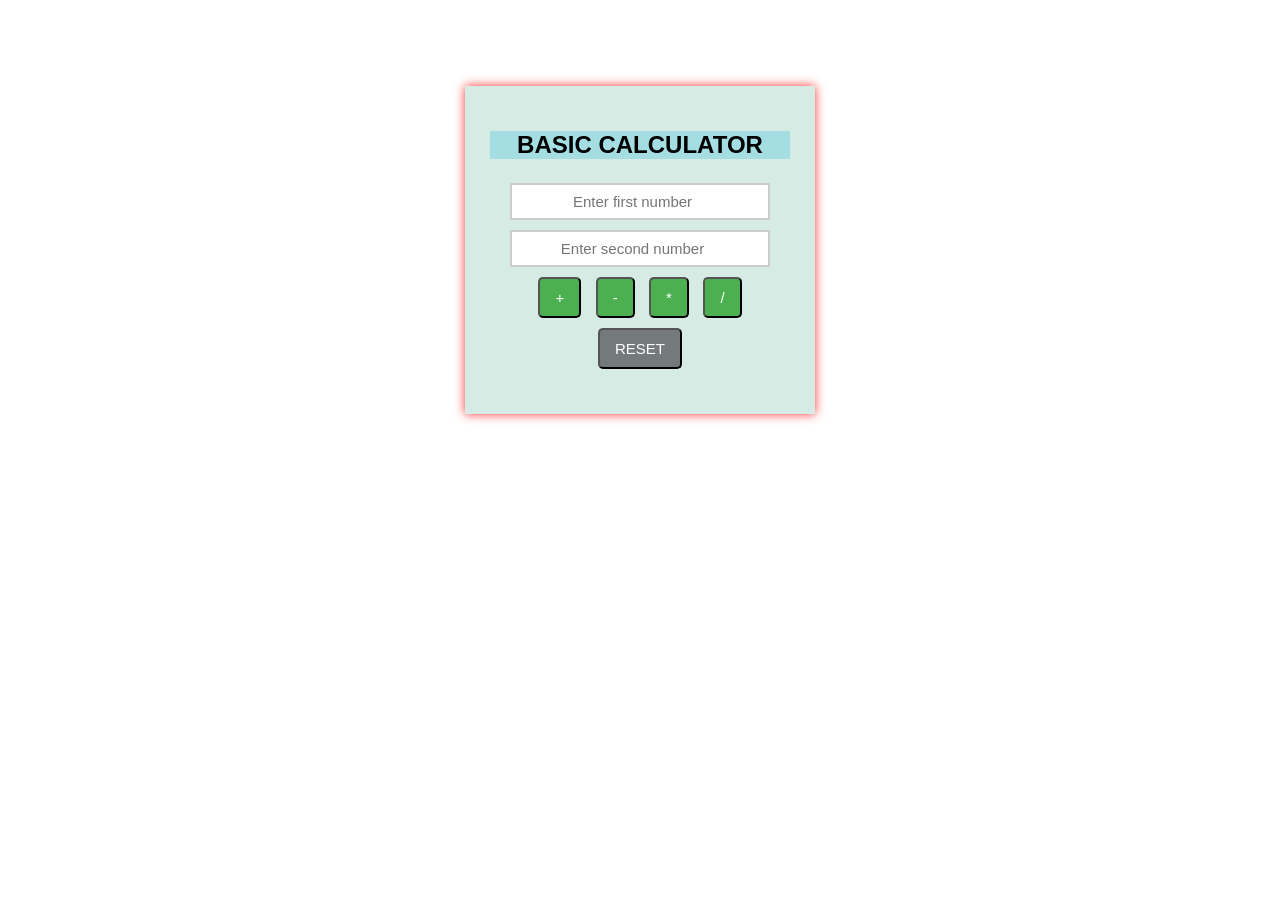
==== index.html @ 850eec60 "Update and rename Calculator project.html to index.html" ====
<!DOCTYPE html>
<html lang="en">
<head>
  <meta charset="UTF-8">
  <meta name="viewport" content="width=device-width, initial-scale=1.0">
  <title>CALCULATOR</title>
  <style>
    body {
      font-family: Arial, sans-serif;
      background-color: linear-gradient(to right, #a1c4fd, #c3e0ee);
      display:flex;
      justify-content: center;
      align-items: center;
      height: 150px;
      margin: 100px;
      padding-top: 50px;
    }

    .calculator{
      background: rgb(215, 235, 229);
      padding: 25px;
      border-radius: 15;
      box-shadow: 0 0 10px rgba(255, 1, 1, 0.815);
      text-align: center;
      width: 300px;
      margin-top: 50px;
    }

    input{
      width: 80%;
      padding: 8px;
      margin: 5px 0;
      font-size: 15px;
      border: 2px solid #ccc;
      text-align: center;
      }

      button
        {
        padding: 10px 15px;
        margin: 5px;
        background: #4caf50;
        color: white;
        border-radius: 5px;
        cursor: pointer;
        font-size: 15px;
        
       }
       button:hover{
        background-color: #45a049;
        
       }    

       #reset{
        background-color: #747a7c;
       }

       #reset:hover {
        background: local#d32f2f;
       }

       #result {
        margin-top: 15px;
        font-weight: bold;
        font-size: 20px;
       }

       h2{
        background-color: rgb(165, 222, 226);
       }
  </style>
</head>
<body>
     <div class="calculator">
      <h2>BASIC CALCULATOR</h2>

      <input type="number" id="num1" placeholder="Enter first number"><br>
      <input type="number" id="num2" placeholder="Enter second number"><br>

      <button onclick="calculate('+')">+</button>
      <button onclick="calculate('-')">-</button>
      <button onclick="calculate('*')">*</button>
      <button onclick="calculate('/')">/</button><br>
      <button id="reset"onclick="resetFields()">RESET</button>  
      <div id="result"></div>

     </div>

     <script>
      function calculate(operator){
        let n1 = parseFloat(document.getElementById("num1").value);
        let n2 = parseFloat(document.getElementById("num2").value);
        let result ="";

        if (isNaN(n1)|| isNaN(n2)){
          result ="please enter valid numbers!";
        }

        else{
          switch(operator){
            case '+':result= n1+n2; break;
            case '-':result= n1-n2; break;
            case '*':result= n1*n2; break;
            case '/': result=( n2!==0)? (n1/n2):"cannot divide by zero!";
            break;
            default:result= "invalid operation";
          }
        }
        document.getElementById("result").innerHTML= "Result:"+result;
      }

      function resetFields(){
        document.getElementById("num1").value = "";
        document.getElementById("num2").value = "";
        document.getElementById("result").innerHTML = "";
      }
     </script>
</body>
</html>
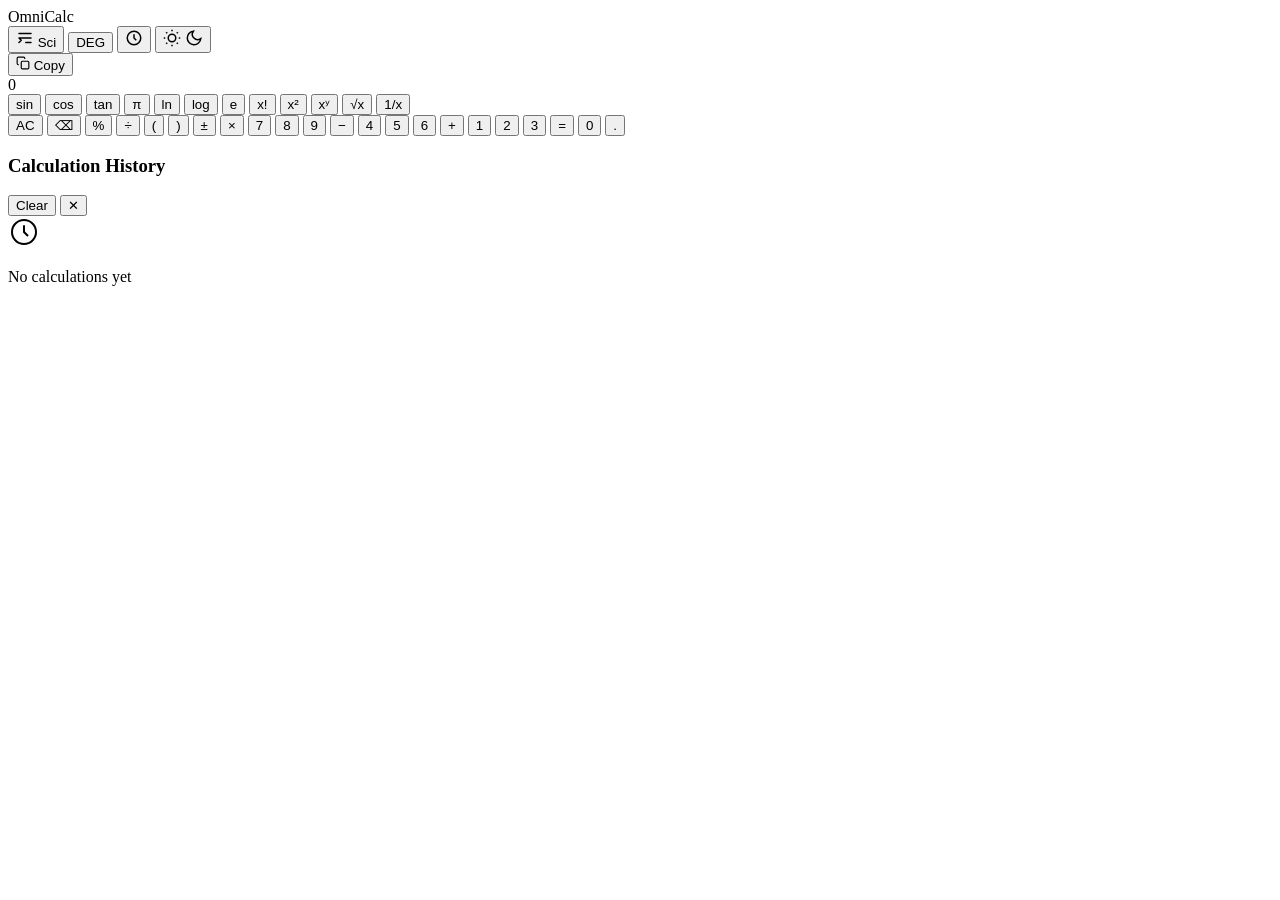
==== commit 9f8525b9: "feat: redesign modern dual-display calculator markup and layout" ====
--- a/index.html
+++ b/index.html
@@ -1,119 +1,179 @@
-<!DOCTYPE html>
-<html lang="en">
-<head>
-  <meta charset="UTF-8">
-  <meta name="viewport" content="width=device-width, initial-scale=1.0">
-  <title>CALCULATOR</title>
-  <style>
-    body {
-      font-family: Arial, sans-serif;
-      background-color: linear-gradient(to right, #a1c4fd, #c3e0ee);
-      display:flex;
-      justify-content: center;
-      align-items: center;
-      height: 150px;
-      margin: 100px;
-      padding-top: 50px;
-    }
-
-    .calculator{
-      background: rgb(215, 235, 229);
-      padding: 25px;
-      border-radius: 15;
-      box-shadow: 0 0 10px rgba(255, 1, 1, 0.815);
-      text-align: center;
-      width: 300px;
-      margin-top: 50px;
-    }
-
-    input{
-      width: 80%;
-      padding: 8px;
-      margin: 5px 0;
-      font-size: 15px;
-      border: 2px solid #ccc;
-      text-align: center;
-      }
-
-      button
-        {
-        padding: 10px 15px;
-        margin: 5px;
-        background: #4caf50;
-        color: white;
-        border-radius: 5px;
-        cursor: pointer;
-        font-size: 15px;
-        
-       }
-       button:hover{
-        background-color: #45a049;
-        
-       }    
-
-       #reset{
-        background-color: #747a7c;
-       }
-
-       #reset:hover {
-        background: local#d32f2f;
-       }
-
-       #result {
-        margin-top: 15px;
-        font-weight: bold;
-        font-size: 20px;
-       }
-
-       h2{
-        background-color: rgb(165, 222, 226);
-       }
-  </style>
-</head>
-<body>
-     <div class="calculator">
-      <h2>BASIC CALCULATOR</h2>
-
-      <input type="number" id="num1" placeholder="Enter first number"><br>
-      <input type="number" id="num2" placeholder="Enter second number"><br>
-
-      <button onclick="calculate('+')">+</button>
-      <button onclick="calculate('-')">-</button>
-      <button onclick="calculate('*')">*</button>
-      <button onclick="calculate('/')">/</button><br>
-      <button id="reset"onclick="resetFields()">RESET</button>  
-      <div id="result"></div>
-
-     </div>
-
-     <script>
-      function calculate(operator){
-        let n1 = parseFloat(document.getElementById("num1").value);
-        let n2 = parseFloat(document.getElementById("num2").value);
-        let result ="";
-
-        if (isNaN(n1)|| isNaN(n2)){
-          result ="please enter valid numbers!";
-        }
-
-        else{
-          switch(operator){
-            case '+':result= n1+n2; break;
-            case '-':result= n1-n2; break;
-            case '*':result= n1*n2; break;
-            case '/': result=( n2!==0)? (n1/n2):"cannot divide by zero!";
-            break;
-            default:result= "invalid operation";
-          }
-        }
-        document.getElementById("result").innerHTML= "Result:"+result;
-      }
-
-      function resetFields(){
-        document.getElementById("num1").value = "";
-        document.getElementById("num2").value = "";
-        document.getElementById("result").innerHTML = "";
-      }
-     </script>
-</body>
-</html>
+<!DOCTYPE html>
+<html lang="en">
+<head>
+  <meta charset="UTF-8">
+  <meta name="viewport" content="width=device-width, initial-scale=1.0">
+  <title>OmniCalc - Modern & Scientific Calculator</title>
+  <link rel="stylesheet" href="css/style.css">
+  <!-- Google Fonts for crisp typography -->
+  <link rel="preconnect" href="https://fonts.googleapis.com">
+  <link rel="preconnect" href="https://fonts.gstatic.com" crossorigin>
+  <link href="https://fonts.googleapis.com/css2?family=JetBrains+Mono:wght@400;500;700&family=Plus+Jakarta+Sans:wght@400;500;600;700&display=swap" rel="stylesheet">
+</head>
+<body data-theme="dark">
+  <div class="calculator-app">
+    <!-- Header with controls: Theme Toggle, Mode Switcher, History Toggle -->
+    <header class="app-header">
+      <div class="brand">
+        <span class="logo-dot"></span>
+        <span class="logo-title">OmniCalc</span>
+      </div>
+      
+      <div class="header-actions">
+        <!-- Scientific Mode Toggle -->
+        <button id="mode-toggle-btn" class="icon-btn" title="Toggle Scientific Mode" aria-label="Toggle Scientific Mode">
+          <svg class="icon" viewBox="0 0 24 24" width="18" height="18" fill="none" stroke="currentColor" stroke-width="2">
+            <path d="M4 6h16M4 12h16m-7 6h7M4 18l3-3m0 0l-3-3" stroke-linecap="round" stroke-linejoin="round"/>
+          </svg>
+          <span class="btn-text">Sci</span>
+        </button>
+
+        <!-- Angle Mode (DEG/RAD) - only visible in Scientific mode -->
+        <button id="angle-mode-btn" class="icon-btn hidden" title="Toggle Degrees/Radians" aria-label="Toggle Degrees/Radians">
+          <span id="angle-label">DEG</span>
+        </button>
+
+        <!-- History Drawer Toggle -->
+        <button id="history-toggle-btn" class="icon-btn" title="View History" aria-label="View History">
+          <svg class="icon" viewBox="0 0 24 24" width="18" height="18" fill="none" stroke="currentColor" stroke-width="2">
+            <circle cx="12" cy="12" r="9"/>
+            <polyline points="12 7 12 12 15 15"/>
+          </svg>
+        </button>
+
+        <!-- Theme Toggle (Dark/Light) -->
+        <button id="theme-toggle-btn" class="icon-btn" title="Toggle Theme" aria-label="Toggle Theme">
+          <!-- Sun Icon -->
+          <svg class="icon sun-icon" viewBox="0 0 24 24" width="18" height="18" fill="none" stroke="currentColor" stroke-width="2">
+            <circle cx="12" cy="12" r="5"/>
+            <line x1="12" y1="1" x2="12" y2="3"/>
+            <line x1="12" y1="21" x2="12" y2="23"/>
+            <line x1="4.22" y1="4.22" x2="5.64" y2="5.64"/>
+            <line x1="18.36" y1="18.36" x2="19.78" y2="19.78"/>
+            <line x1="1" y1="12" x2="3" y2="12"/>
+            <line x1="21" y1="12" x2="23" y2="12"/>
+            <line x1="4.22" y1="19.78" x2="5.64" y2="18.36"/>
+            <line x1="18.36" y1="5.64" x2="19.78" y2="4.22"/>
+          </svg>
+          <!-- Moon Icon -->
+          <svg class="icon moon-icon" viewBox="0 0 24 24" width="18" height="18" fill="none" stroke="currentColor" stroke-width="2">
+            <path d="M21 12.79A9 9 0 1 1 11.21 3 7 7 0 0 0 21 12.79z"/>
+          </svg>
+        </button>
+      </div>
+    </header>
+
+    <!-- Main Calculator Shell -->
+    <main class="calculator-card">
+      <!-- Screen / Display Section -->
+      <section class="display-container" aria-live="polite">
+        <div class="display-top-bar">
+          <span class="memory-badge" id="memory-badge" style="display: none;">M</span>
+          <button id="copy-result-btn" class="copy-btn" title="Copy result to clipboard" aria-label="Copy result">
+            <svg viewBox="0 0 24 24" width="14" height="14" fill="none" stroke="currentColor" stroke-width="2">
+              <rect x="9" y="9" width="13" height="13" rx="2" ry="2"/>
+              <path d="M5 15H4a2 2 0 0 1-2-2V4a2 2 0 0 1 2-2h9a2 2 0 0 1 2 2v1"/>
+            </svg>
+            <span class="copy-tooltip">Copy</span>
+          </button>
+        </div>
+
+        <!-- Upper expression / calculation history preview -->
+        <div class="expression-line" id="expression-display" title="Current Expression"></div>
+
+        <!-- Lower primary input / live result display -->
+        <div class="primary-line" id="primary-display" title="Active Value">0</div>
+      </section>
+
+      <!-- Keypad Grid -->
+      <section class="keypad-container">
+        <!-- Scientific Keys Section (expandable/toggleable) -->
+        <div class="scientific-keys hidden" id="scientific-keys">
+          <button class="key func-key" data-action="sin">sin</button>
+          <button class="key func-key" data-action="cos">cos</button>
+          <button class="key func-key" data-action="tan">tan</button>
+          <button class="key func-key" data-action="pi">π</button>
+          
+          <button class="key func-key" data-action="ln">ln</button>
+          <button class="key func-key" data-action="log">log</button>
+          <button class="key func-key" data-action="e">e</button>
+          <button class="key func-key" data-action="fact">x!</button>
+
+          <button class="key func-key" data-action="square">x²</button>
+          <button class="key func-key" data-action="power">xʸ</button>
+          <button class="key func-key" data-action="sqrt">√x</button>
+          <button class="key func-key" data-action="reciprocal">1/x</button>
+        </div>
+
+        <!-- Standard Keys Section -->
+        <div class="standard-keys">
+          <!-- Row 1 -->
+          <button class="key clear-key" data-action="clear-all" id="btn-ac" title="All Clear (Esc)">AC</button>
+          <button class="key action-key" data-action="backspace" id="btn-backspace" title="Delete (Backspace)">⌫</button>
+          <button class="key action-key" data-action="percent" title="Percentage (%)">%</button>
+          <button class="key operator-key" data-action="divide" data-op="÷" title="Divide (/)">÷</button>
+
+          <!-- Row 2 -->
+          <button class="key action-key" data-action="parenthesis-open" title="Open bracket (">(</button>
+          <button class="key action-key" data-action="parenthesis-close" title="Close bracket )">)</button>
+          <button class="key action-key" data-action="negate" title="Negate (+/-)">±</button>
+          <button class="key operator-key" data-action="multiply" data-op="×" title="Multiply (*)">×</button>
+
+          <!-- Row 3 -->
+          <button class="key num-key" data-num="7">7</button>
+          <button class="key num-key" data-num="8">8</button>
+          <button class="key num-key" data-num="9">9</button>
+          <button class="key operator-key" data-action="subtract" data-op="−" title="Subtract (-)">−</button>
+
+          <!-- Row 4 -->
+          <button class="key num-key" data-num="4">4</button>
+          <button class="key num-key" data-num="5">5</button>
+          <button class="key num-key" data-num="6">6</button>
+          <button class="key operator-key" data-action="add" data-op="+" title="Add (+)">+</button>
+
+          <!-- Row 5 -->
+          <button class="key num-key" data-num="1">1</button>
+          <button class="key num-key" data-num="2">2</button>
+          <button class="key num-key" data-num="3">3</button>
+          <button class="key equals-key" data-action="equals" id="btn-equals" title="Calculate (Enter)">=</button>
+
+          <!-- Row 6 -->
+          <button class="key num-key zero-key" data-num="0">0</button>
+          <button class="key num-key" data-action="decimal">.</button>
+        </div>
+      </section>
+    </main>
+
+    <!-- Slide-over History Drawer -->
+    <aside class="history-drawer" id="history-drawer" aria-hidden="true">
+      <div class="history-header">
+        <h3>Calculation History</h3>
+        <div class="history-controls">
+          <button id="clear-history-btn" class="text-btn" title="Clear all history">Clear</button>
+          <button id="close-history-btn" class="icon-btn" title="Close history" aria-label="Close history">✕</button>
+        </div>
+      </div>
+      <div class="history-list" id="history-list">
+        <!-- Injected via JavaScript -->
+        <div class="empty-history">
+          <svg viewBox="0 0 24 24" width="32" height="32" fill="none" stroke="currentColor" stroke-width="1.5">
+            <circle cx="12" cy="12" r="9"/>
+            <polyline points="12 7 12 12 15 15"/>
+          </svg>
+          <p>No calculations yet</p>
+        </div>
+      </div>
+    </aside>
+
+    <!-- Overlay backdrop for history drawer on mobile -->
+    <div class="drawer-backdrop" id="drawer-backdrop"></div>
+
+    <!-- Notification Toast -->
+    <div class="toast" id="toast" role="status" aria-live="polite"></div>
+  </div>
+
+  <!-- Scripts -->
+  <script src="js/calculator.js"></script>
+  <script src="js/app.js"></script>
+</body>
+</html>
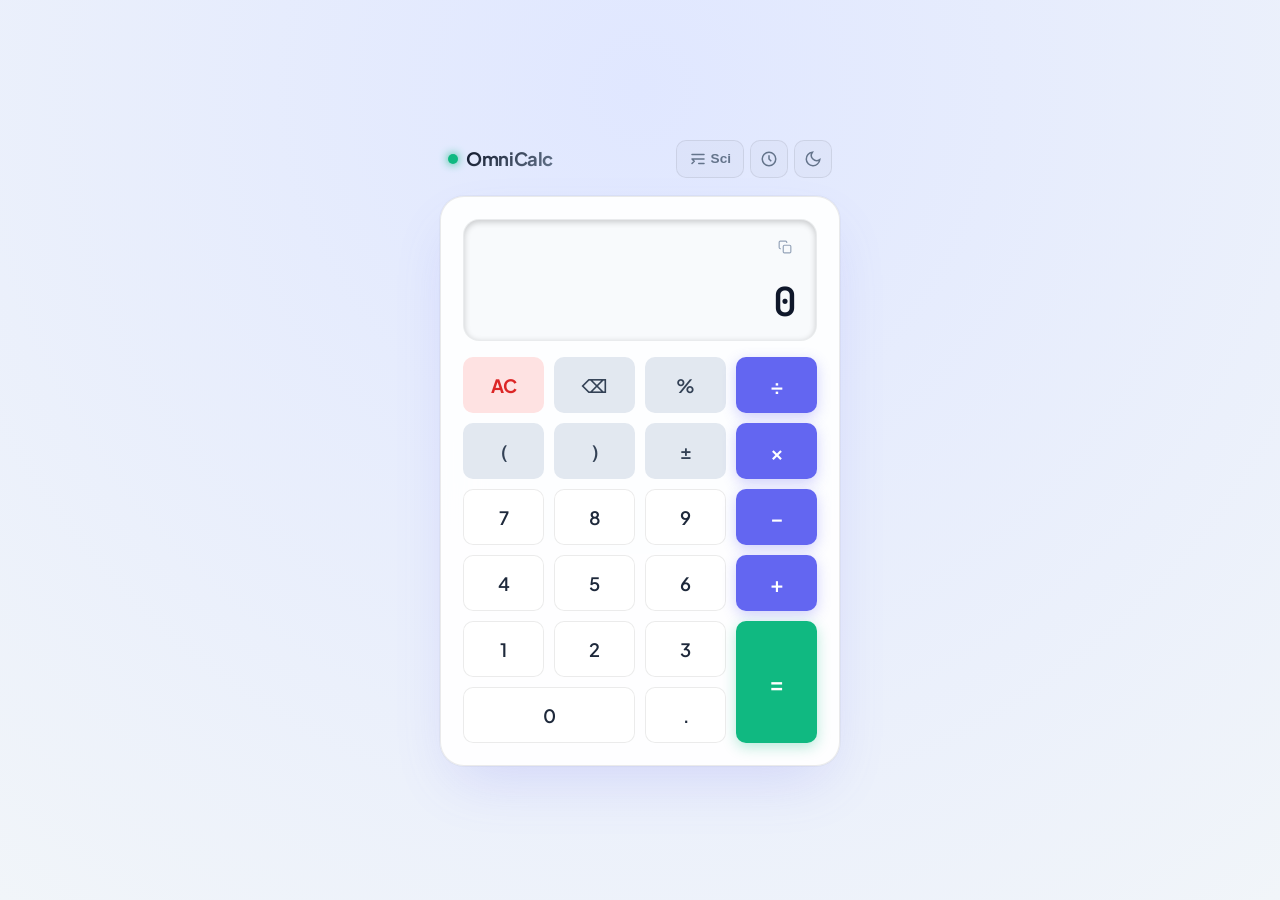
==== commit 7dd3fbe6: "fix: align scientific keypad grid with standard rows and fix history drawer visibility" ====
--- a/index.html
+++ b/index.html
@@ -87,25 +87,34 @@
 
       <!-- Keypad Grid -->
       <section class="keypad-container">
-        <!-- Scientific Keys Section (expandable/toggleable) -->
+        <!-- Scientific Keys Section (expandable/toggleable, 2 columns x 6 rows) -->
         <div class="scientific-keys hidden" id="scientific-keys">
-          <button class="key func-key" data-action="sin">sin</button>
-          <button class="key func-key" data-action="cos">cos</button>
-          <button class="key func-key" data-action="tan">tan</button>
-          <button class="key func-key" data-action="pi">π</button>
-          
-          <button class="key func-key" data-action="ln">ln</button>
-          <button class="key func-key" data-action="log">log</button>
-          <button class="key func-key" data-action="e">e</button>
-          <button class="key func-key" data-action="fact">x!</button>
+          <!-- Row 1: Trig -->
+          <button class="key func-key" data-action="sin" title="Sine">sin</button>
+          <button class="key func-key" data-action="cos" title="Cosine">cos</button>
 
-          <button class="key func-key" data-action="square">x²</button>
-          <button class="key func-key" data-action="power">xʸ</button>
-          <button class="key func-key" data-action="sqrt">√x</button>
-          <button class="key func-key" data-action="reciprocal">1/x</button>
+          <!-- Row 2: Trig / Const -->
+          <button class="key func-key" data-action="tan" title="Tangent">tan</button>
+          <button class="key func-key" data-action="pi" title="Pi (π)">π</button>
+
+          <!-- Row 3: Logarithms -->
+          <button class="key func-key" data-action="ln" title="Natural Logarithm">ln</button>
+          <button class="key func-key" data-action="log" title="Logarithm (base 10)">log</button>
+
+          <!-- Row 4: Constants / Factorial -->
+          <button class="key func-key" data-action="e" title="Euler's Constant (e)">e</button>
+          <button class="key func-key" data-action="fact" title="Factorial (x!)">x!</button>
+
+          <!-- Row 5: Powers -->
+          <button class="key func-key" data-action="square" title="Square (x²)">x²</button>
+          <button class="key func-key" data-action="power" title="Power (xʸ)">xʸ</button>
+
+          <!-- Row 6: Roots / Reciprocal -->
+          <button class="key func-key" data-action="sqrt" title="Square Root (√x)">√x</button>
+          <button class="key func-key" data-action="reciprocal" title="Reciprocal (1/x)">1/x</button>
         </div>
 
-        <!-- Standard Keys Section -->
+        <!-- Standard Keys Section (4 columns x 6 rows) -->
         <div class="standard-keys">
           <!-- Row 1 -->
           <button class="key clear-key" data-action="clear-all" id="btn-ac" title="All Clear (Esc)">AC</button>
@@ -165,7 +174,7 @@
       </div>
     </aside>
 
-    <!-- Overlay backdrop for history drawer on mobile -->
+    <!-- Overlay backdrop for history drawer -->
     <div class="drawer-backdrop" id="drawer-backdrop"></div>
 
     <!-- Notification Toast -->
--- a/css/style.css
+++ b/css/style.css
@@ -0,0 +1,723 @@
+/* ==========================================================================
+   OmniCalc Stylesheet - Modern, Responsive & Themed Calculator
+   ========================================================================== */
+
+:root {
+  /* Common metrics */
+  --radius-sm: 10px;
+  --radius-md: 16px;
+  --radius-lg: 24px;
+  --radius-full: 9999px;
+  --transition-fast: 0.15s ease;
+  --transition-normal: 0.25s cubic-bezier(0.4, 0, 0.2, 1);
+  --font-sans: 'Plus Jakarta Sans', system-ui, -apple-system, sans-serif;
+  --font-mono: 'JetBrains Mono', 'Fira Code', monospace;
+}
+
+/* ---------------- Dark Theme (Default) ---------------- */
+body[data-theme="dark"] {
+  --bg-gradient: radial-gradient(circle at 50% 10%, #1e2230 0%, #0d0f17 100%);
+  --calc-bg: rgba(22, 27, 39, 0.88);
+  --calc-border: rgba(255, 255, 255, 0.08);
+  --calc-shadow: 0 25px 60px -15px rgba(0, 0, 0, 0.75), 0 0 1px 1px rgba(255, 255, 255, 0.05);
+  
+  --display-bg: rgba(13, 17, 27, 0.75);
+  --display-border: rgba(255, 255, 255, 0.06);
+  --text-main: #f8fafc;
+  --text-muted: #94a3b8;
+  --text-dim: #64748b;
+  
+  --key-num-bg: rgba(30, 41, 59, 0.65);
+  --key-num-hover: rgba(51, 65, 85, 0.85);
+  --key-num-text: #f1f5f9;
+  --key-num-border: rgba(255, 255, 255, 0.06);
+
+  --key-act-bg: rgba(45, 55, 75, 0.55);
+  --key-act-hover: rgba(65, 78, 104, 0.85);
+  --key-act-text: #cbd5e1;
+
+  --key-func-bg: rgba(30, 41, 59, 0.7);
+  --key-func-hover: rgba(51, 65, 85, 0.95);
+  --key-func-text: #38bdf8;
+  --key-func-border: rgba(56, 189, 248, 0.25);
+  --key-func-shadow: 0 2px 6px rgba(0, 0, 0, 0.25);
+
+  --key-op-bg: #4f46e5;
+  --key-op-hover: #4338ca;
+  --key-op-text: #ffffff;
+  --key-op-shadow: 0 4px 14px rgba(79, 70, 229, 0.4);
+
+  --key-equals-bg: #10b981;
+  --key-equals-hover: #059669;
+  --key-equals-text: #ffffff;
+  --key-equals-shadow: 0 4px 14px rgba(16, 185, 129, 0.4);
+
+  --key-clear-bg: rgba(239, 68, 68, 0.15);
+  --key-clear-hover: rgba(239, 68, 68, 0.28);
+  --key-clear-text: #f87171;
+
+  --drawer-bg: rgba(15, 20, 32, 0.97);
+  --drawer-border: rgba(255, 255, 255, 0.1);
+  --history-item-bg: rgba(255, 255, 255, 0.03);
+  --history-item-hover: rgba(255, 255, 255, 0.08);
+
+  --sun-display: block;
+  --moon-display: none;
+}
+
+/* ---------------- Light Theme ---------------- */
+body[data-theme="light"] {
+  --bg-gradient: radial-gradient(circle at 50% 10%, #e0e7ff 0%, #f1f5f9 100%);
+  --calc-bg: rgba(255, 255, 255, 0.92);
+  --calc-border: rgba(0, 0, 0, 0.08);
+  --calc-shadow: 0 25px 60px -15px rgba(99, 102, 241, 0.2), 0 0 1px 1px rgba(0, 0, 0, 0.04);
+  
+  --display-bg: #f8fafc;
+  --display-border: rgba(0, 0, 0, 0.06);
+  --text-main: #0f172a;
+  --text-muted: #64748b;
+  --text-dim: #94a3b8;
+  
+  --key-num-bg: #ffffff;
+  --key-num-hover: #f1f5f9;
+  --key-num-text: #1e293b;
+  --key-num-border: rgba(0, 0, 0, 0.08);
+
+  --key-act-bg: #e2e8f0;
+  --key-act-hover: #cbd5e1;
+  --key-act-text: #334155;
+
+  --key-func-bg: #f0f9ff;
+  --key-func-hover: #e0f2fe;
+  --key-func-text: #0284c7;
+  --key-func-border: rgba(2, 132, 199, 0.25);
+  --key-func-shadow: 0 2px 4px rgba(2, 132, 199, 0.08);
+
+  --key-op-bg: #6366f1;
+  --key-op-hover: #4f46e5;
+  --key-op-text: #ffffff;
+  --key-op-shadow: 0 4px 14px rgba(99, 102, 241, 0.3);
+
+  --key-equals-bg: #10b981;
+  --key-equals-hover: #059669;
+  --key-equals-text: #ffffff;
+  --key-equals-shadow: 0 4px 14px rgba(16, 185, 129, 0.3);
+
+  --key-clear-bg: #fee2e2;
+  --key-clear-hover: #fecaca;
+  --key-clear-text: #dc2626;
+
+  --drawer-bg: rgba(255, 255, 255, 0.98);
+  --drawer-border: rgba(0, 0, 0, 0.1);
+  --history-item-bg: rgba(0, 0, 0, 0.02);
+  --history-item-hover: rgba(0, 0, 0, 0.05);
+
+  --sun-display: none;
+  --moon-display: block;
+}
+
+/* ---------------- Base Reset ---------------- */
+* {
+  margin: 0;
+  padding: 0;
+  box-sizing: border-box;
+  -webkit-font-smoothing: antialiased;
+}
+
+body {
+  font-family: var(--font-sans);
+  background: var(--bg-gradient);
+  min-height: 100vh;
+  display: flex;
+  justify-content: center;
+  align-items: center;
+  padding: 20px;
+  color: var(--text-main);
+  overflow-x: hidden;
+  transition: background var(--transition-normal);
+}
+
+/* ---------------- Layout & Outer App ---------------- */
+.calculator-app {
+  position: relative;
+  width: 100%;
+  max-width: 400px;
+  display: flex;
+  flex-direction: column;
+  gap: 12px;
+  perspective: 1000px;
+  transition: max-width 0.25s cubic-bezier(0.4, 0, 0.2, 1);
+}
+
+.calculator-app.scientific-active {
+  max-width: 580px;
+}
+
+/* ---------------- Header ---------------- */
+.app-header {
+  display: flex;
+  justify-content: space-between;
+  align-items: center;
+  padding: 6px 8px;
+}
+
+.brand {
+  display: flex;
+  align-items: center;
+  gap: 8px;
+}
+
+.logo-dot {
+  width: 10px;
+  height: 10px;
+  border-radius: 50%;
+  background: #10b981;
+  box-shadow: 0 0 10px #10b981;
+}
+
+.logo-title {
+  font-size: 1.15rem;
+  font-weight: 700;
+  letter-spacing: -0.02em;
+  background: linear-gradient(135deg, var(--text-main), var(--text-muted));
+  -webkit-background-clip: text;
+  -webkit-text-fill-color: transparent;
+}
+
+.header-actions {
+  display: flex;
+  align-items: center;
+  gap: 6px;
+}
+
+.icon-btn {
+  background: var(--history-item-bg);
+  border: 1px solid var(--calc-border);
+  color: var(--text-muted);
+  width: 38px;
+  height: 38px;
+  border-radius: var(--radius-sm);
+  display: flex;
+  align-items: center;
+  justify-content: center;
+  gap: 4px;
+  cursor: pointer;
+  transition: all var(--transition-fast);
+}
+
+.icon-btn:hover {
+  background: var(--history-item-hover);
+  color: var(--text-main);
+  transform: translateY(-1px);
+}
+
+.icon-btn:active {
+  transform: scale(0.95);
+}
+
+#mode-toggle-btn {
+  width: auto;
+  padding: 0 12px;
+  font-weight: 600;
+  font-size: 0.85rem;
+}
+
+#mode-toggle-btn.active {
+  background: var(--key-func-bg);
+  color: var(--key-func-text);
+  border-color: var(--key-func-border);
+}
+
+#angle-mode-btn {
+  font-family: var(--font-mono);
+  font-size: 0.75rem;
+  font-weight: 700;
+  width: 44px;
+  color: var(--key-func-text);
+}
+
+.sun-icon {
+  display: var(--sun-display);
+}
+
+.moon-icon {
+  display: var(--moon-display);
+}
+
+/* ---------------- Calculator Card ---------------- */
+.calculator-card {
+  background: var(--calc-bg);
+  border: 1px solid var(--calc-border);
+  border-radius: var(--radius-lg);
+  box-shadow: var(--calc-shadow);
+  backdrop-filter: blur(20px);
+  -webkit-backdrop-filter: blur(20px);
+  padding: 22px;
+  display: flex;
+  flex-direction: column;
+  gap: 16px;
+}
+
+/* ---------------- Display Section ---------------- */
+.display-container {
+  background: var(--display-bg);
+  border: 1px solid var(--display-border);
+  border-radius: var(--radius-md);
+  padding: 16px 20px;
+  display: flex;
+  flex-direction: column;
+  justify-content: space-between;
+  min-height: 110px;
+  position: relative;
+  box-shadow: inset 0 2px 6px rgba(0, 0, 0, 0.2);
+}
+
+.display-top-bar {
+  display: flex;
+  justify-content: space-between;
+  align-items: center;
+  min-height: 20px;
+}
+
+.memory-badge {
+  font-family: var(--font-mono);
+  font-size: 0.7rem;
+  font-weight: 700;
+  background: var(--key-op-bg);
+  color: #ffffff;
+  padding: 2px 6px;
+  border-radius: 4px;
+}
+
+.copy-btn {
+  background: transparent;
+  border: none;
+  color: var(--text-dim);
+  cursor: pointer;
+  padding: 4px;
+  border-radius: 4px;
+  display: flex;
+  align-items: center;
+  gap: 4px;
+  transition: color var(--transition-fast);
+  margin-left: auto;
+  position: relative;
+}
+
+.copy-btn:hover {
+  color: var(--text-main);
+}
+
+.copy-tooltip {
+  font-size: 0.7rem;
+  font-weight: 500;
+  display: none;
+}
+
+.expression-line {
+  font-family: var(--font-mono);
+  font-size: 0.95rem;
+  color: var(--text-dim);
+  text-align: right;
+  min-height: 1.4rem;
+  overflow: hidden;
+  text-overflow: ellipsis;
+  white-space: nowrap;
+  letter-spacing: 0.5px;
+}
+
+.primary-line {
+  font-family: var(--font-mono);
+  font-size: 2.5rem;
+  font-weight: 600;
+  color: var(--text-main);
+  text-align: right;
+  overflow: hidden;
+  text-overflow: ellipsis;
+  white-space: nowrap;
+  line-height: 1.1;
+  letter-spacing: -0.5px;
+  transition: font-size var(--transition-fast);
+}
+
+/* ---------------- Keypad Layout ---------------- */
+.keypad-container {
+  display: flex;
+  gap: 10px;
+  align-items: flex-start;
+}
+
+/* Scientific Keys (2 columns x 6 rows) */
+.scientific-keys {
+  display: grid;
+  grid-template-columns: repeat(2, 1fr);
+  grid-auto-rows: 56px;
+  gap: 10px;
+  flex: 0 0 160px;
+  animation: fadeIn 0.2s ease-out;
+}
+
+/* Standard Keys (4 columns x 6 rows) */
+.standard-keys {
+  display: grid;
+  grid-template-columns: repeat(4, 1fr);
+  grid-auto-rows: 56px;
+  gap: 10px;
+  flex: 1;
+}
+
+/* Base Key */
+.key {
+  position: relative;
+  font-family: var(--font-sans);
+  font-size: 1.15rem;
+  font-weight: 600;
+  height: 56px;
+  border-radius: var(--radius-sm);
+  border: 1px solid transparent;
+  cursor: pointer;
+  display: flex;
+  align-items: center;
+  justify-content: center;
+  user-select: none;
+  outline: none;
+  transition: transform 0.08s ease, background-color var(--transition-fast), box-shadow var(--transition-fast);
+}
+
+.key:hover {
+  transform: translateY(-2px);
+}
+
+.key:active,
+.key.key-active {
+  transform: translateY(1px) scale(0.96);
+}
+
+/* Number Keys */
+.num-key {
+  background: var(--key-num-bg);
+  color: var(--key-num-text);
+  border-color: var(--key-num-border);
+}
+
+.num-key:hover {
+  background: var(--key-num-hover);
+}
+
+/* Action & Parenthesis Keys */
+.action-key {
+  background: var(--key-act-bg);
+  color: var(--key-act-text);
+}
+
+.action-key:hover {
+  background: var(--key-act-hover);
+}
+
+/* Clear Key (AC) */
+.clear-key {
+  background: var(--key-clear-bg);
+  color: var(--key-clear-text);
+  font-weight: 700;
+}
+
+.clear-key:hover {
+  background: var(--key-clear-hover);
+}
+
+/* Operator Keys (+, -, *, /) */
+.operator-key {
+  background: var(--key-op-bg);
+  color: var(--key-op-text);
+  font-size: 1.35rem;
+  box-shadow: var(--key-op-shadow);
+}
+
+.operator-key:hover {
+  background: var(--key-op-hover);
+}
+
+/* Equals Key (=) */
+.equals-key {
+  grid-row: span 2;
+  height: calc(56px * 2 + 10px);
+  background: var(--key-equals-bg);
+  color: var(--key-equals-text);
+  font-size: 1.5rem;
+  box-shadow: var(--key-equals-shadow);
+}
+
+.equals-key:hover {
+  background: var(--key-equals-hover);
+}
+
+/* Zero key spans 2 columns */
+.zero-key {
+  grid-column: span 2;
+}
+
+/* Scientific Function Keys */
+.func-key {
+  font-family: var(--font-mono);
+  font-size: 0.95rem;
+  font-weight: 600;
+  background: var(--key-func-bg);
+  color: var(--key-func-text);
+  border: 1px solid var(--key-func-border);
+  box-shadow: var(--key-func-shadow);
+}
+
+.func-key:hover {
+  background: var(--key-func-hover);
+}
+
+/* ---------------- History Drawer ---------------- */
+.history-drawer {
+  position: absolute;
+  top: 0;
+  right: 0;
+  bottom: 0;
+  width: 320px;
+  max-width: 90%;
+  background: var(--drawer-bg);
+  border-left: 1px solid var(--drawer-border);
+  border-radius: var(--radius-lg);
+  box-shadow: -10px 0 35px rgba(0, 0, 0, 0.45);
+  backdrop-filter: blur(25px);
+  -webkit-backdrop-filter: blur(25px);
+  z-index: 100;
+  display: flex;
+  flex-direction: column;
+  transform: translateX(30px);
+  opacity: 0;
+  visibility: hidden;
+  pointer-events: none;
+  transition: transform var(--transition-normal), opacity var(--transition-normal), visibility var(--transition-normal);
+  padding: 20px;
+}
+
+.history-drawer.open {
+  transform: translateX(0);
+  opacity: 1;
+  visibility: visible;
+  pointer-events: auto;
+}
+
+.history-header {
+  display: flex;
+  justify-content: space-between;
+  align-items: center;
+  padding-bottom: 14px;
+  border-bottom: 1px solid var(--calc-border);
+}
+
+.history-header h3 {
+  font-size: 1rem;
+  font-weight: 700;
+}
+
+.history-controls {
+  display: flex;
+  align-items: center;
+  gap: 8px;
+}
+
+.text-btn {
+  background: transparent;
+  border: none;
+  color: var(--key-clear-text);
+  font-size: 0.85rem;
+  font-weight: 600;
+  cursor: pointer;
+  padding: 4px 8px;
+  border-radius: 4px;
+}
+
+.text-btn:hover {
+  text-decoration: underline;
+}
+
+.history-list {
+  flex: 1;
+  overflow-y: auto;
+  margin-top: 14px;
+  display: flex;
+  flex-direction: column;
+  gap: 10px;
+  padding-right: 4px;
+}
+
+.history-list::-webkit-scrollbar {
+  width: 5px;
+}
+
+.history-list::-webkit-scrollbar-thumb {
+  background: var(--text-dim);
+  border-radius: 10px;
+}
+
+.history-item {
+  background: var(--history-item-bg);
+  border: 1px solid var(--calc-border);
+  border-radius: var(--radius-sm);
+  padding: 12px;
+  cursor: pointer;
+  transition: all var(--transition-fast);
+  display: flex;
+  flex-direction: column;
+  gap: 4px;
+  text-align: right;
+}
+
+.history-item:hover {
+  background: var(--history-item-hover);
+  border-color: var(--key-func-text);
+  transform: translateY(-1px);
+}
+
+.history-expr {
+  font-family: var(--font-mono);
+  font-size: 0.85rem;
+  color: var(--text-muted);
+}
+
+.history-res {
+  font-family: var(--font-mono);
+  font-size: 1.2rem;
+  font-weight: 700;
+  color: var(--text-main);
+}
+
+.empty-history {
+  height: 100%;
+  display: flex;
+  flex-direction: column;
+  align-items: center;
+  justify-content: center;
+  gap: 12px;
+  color: var(--text-dim);
+  text-align: center;
+}
+
+.drawer-backdrop {
+  display: none;
+  position: fixed;
+  inset: 0;
+  background: rgba(0, 0, 0, 0.45);
+  backdrop-filter: blur(2px);
+  z-index: 90;
+}
+
+.drawer-backdrop.active {
+  display: block;
+}
+
+/* ---------------- Toast Notification ---------------- */
+.toast {
+  position: fixed;
+  bottom: 24px;
+  left: 50%;
+  transform: translateX(-50%) translateY(100px);
+  background: #1e293b;
+  color: #f8fafc;
+  border: 1px solid rgba(255, 255, 255, 0.1);
+  box-shadow: 0 10px 25px rgba(0, 0, 0, 0.3);
+  padding: 10px 20px;
+  border-radius: var(--radius-full);
+  font-size: 0.9rem;
+  font-weight: 500;
+  opacity: 0;
+  pointer-events: none;
+  transition: all 0.25s cubic-bezier(0.175, 0.885, 0.32, 1.275);
+  z-index: 200;
+}
+
+.toast.show {
+  transform: translateX(-50%) translateY(0);
+  opacity: 1;
+}
+
+/* ---------------- Utility Classes ---------------- */
+.hidden {
+  display: none !important;
+}
+
+@keyframes fadeIn {
+  from {
+    opacity: 0;
+    transform: translateY(-4px);
+  }
+  to {
+    opacity: 1;
+    transform: translateY(0);
+  }
+}
+
+/* ---------------- Responsive Tweaks ---------------- */
+@media (max-width: 560px) {
+  body {
+    padding: 10px;
+  }
+  
+  .calculator-card {
+    padding: 16px;
+    gap: 14px;
+  }
+
+  .keypad-container {
+    gap: 8px;
+  }
+
+  .scientific-keys {
+    grid-auto-rows: 48px;
+    gap: 8px;
+    flex: 0 0 130px;
+  }
+
+  .standard-keys {
+    grid-auto-rows: 48px;
+    gap: 8px;
+  }
+
+  .key {
+    height: 48px;
+    font-size: 1rem;
+  }
+
+  .equals-key {
+    height: calc(48px * 2 + 8px);
+  }
+
+  .primary-line {
+    font-size: 2.1rem;
+  }
+}
+
+@media (max-width: 440px) {
+  .keypad-container {
+    flex-direction: column;
+  }
+
+  .scientific-keys {
+    grid-template-columns: repeat(4, 1fr);
+    grid-auto-rows: 44px;
+    gap: 6px;
+    flex: none;
+    width: 100%;
+  }
+
+  .standard-keys {
+    gap: 6px;
+    grid-auto-rows: 48px;
+    width: 100%;
+  }
+
+  .key {
+    height: 44px;
+    font-size: 0.95rem;
+  }
+
+  .equals-key {
+    height: calc(48px * 2 + 6px);
+  }
+}
